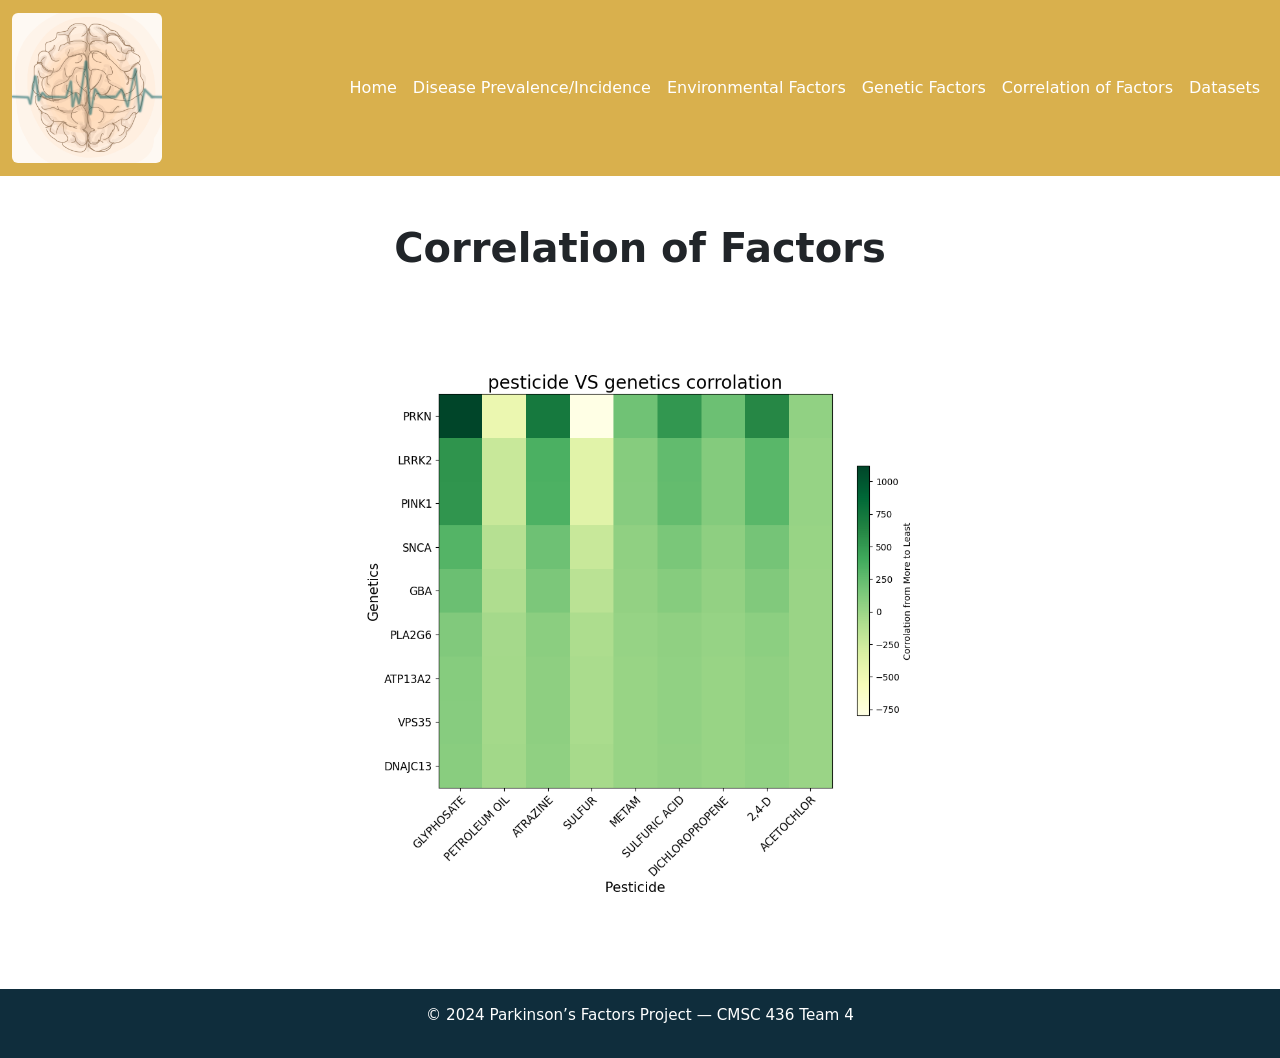
==== Correlation.html @ e281c904 "Added the correlation page and image" ====
<!DOCTYPE html>
<html lang="en">
<head>
    <meta charset="UTF-8">
    <meta name="viewport" content="width=device-width, initial-scale=1.0">
    <title>Correlation of Factors | Parkinson’s Factors</title>
    <link rel="stylesheet" href="Styles.css">
    <link rel="stylesheet" href="https://cdn.jsdelivr.net/npm/bootstrap@5.3.0/dist/css/bootstrap.min.css">
</head>

<body class="page-datasets">

    <!-- NAVBAR -->
    <nav class="navbar navbar-expand-lg navbar-dark">
        <div class="container-fluid">
            <a class="navbar-brand" href="index.html">
                <img src="Images/website_logo.jpg" alt="Logo"  style="height: 150px;">
            </a>

            <button class="navbar-toggler" type="button" data-bs-toggle="collapse" data-bs-target="#navbarNav">
                <span class="navbar-toggler-icon"></span>
            </button>

            <div class="collapse navbar-collapse" id="navbarNav">
                <ul class="navbar-nav ms-auto">

                    <li class="nav-item">
                        <a class="nav-link" href="index.html">Home</a>
                    </li>

                    <li class="nav-item">
                        <a class="nav-link" href="DiseasePrevalence.html">Disease Prevalence/Incidence</a>
                    </li>

                    <li class="nav-item">
                        <a class="nav-link" href="EnvironmentalFactors.html">Environmental Factors</a>
                    </li>

                    <li class="nav-item">
                        <a class="nav-link" href="GeneticFactors.html">Genetic Factors</a>
                    </li>

                    <li class="nav-item">
                        <a class="nav-link" href="Correlation.html">Correlation of Factors</a>
                    </li>

                    <li class="nav-item">
                        <a class="nav-link active" href="Datasets.html">Datasets</a>
                    </li>

                </ul>
            </div>
        </div>
    </nav>

    <!-- PAGE HEADER -->
    <header class="py-5 text-center">
        <h1 class="fw-bold">Correlation of Factors</h1>
    </header>

    <!-- MAIN CONTENT -->
    <section class="container">

        <img src="Images/correlation.png">

    </section>

    <!-- FOOTER -->
    <footer class="text-center mt-5">
        <p>© 2024 Parkinson’s Factors Project — CMSC 436 Team 4</p>
    </footer>

    <script src="https://cdn.jsdelivr.net/npm/bootstrap@5.3.0/dist/js/bootstrap.bundle.min.js"></script>
</body>
</html>
---- Styles.css ----
/* ============================
   GLOBAL THEME (PLAN COLORS)
============================ */
body {
    background-color: #16445E; /* Deep teal fallback */
    background-image: url('Images/brainwave.jpeg'); /* your image */
    background-size: cover;
    background-repeat: no-repeat;
    background-position: center;
    background-attachment: fixed;

    color: #ffffff; /* White text */
    font-family: Arial, Helvetica, sans-serif;
    margin: 0;
    padding: 0;
}


h1, h2, h3, h4, h5, h6 {
    color: #ffffff;
    font-weight: 700;
}

/* ============================
   NAVBAR / TASKBAR (Gold)
============================ */
.navbar {
    background-color: #D9B04D !important; /* Gold */
}

.navbar-brand img {
    height: 45px;
}

.nav-link {
    color: #ffffff !important;
    font-weight: 500;
}

.nav-link:hover {
    text-decoration: underline;
    opacity: 0.9;
}

/* ============================
   HERO BANNER (Home Page Only)
============================ */
.hero {
    height: 60vh;
    background-image: url('../Images/BACKGROUND.jpg'); /* FIXED PATH */
    background-size: cover;
    background-position: center;
    background-repeat: no-repeat;

    display: flex;
    justify-content: center;
    align-items: center;
    text-align: center;

    position: relative;
    color: #ffffff;
    padding: 20px;
}

/* Dark overlay for readability */
.hero::before {
    content: "";
    position: absolute;
    inset: 0;
    background: rgba(0, 0, 0, 0.45); /* slightly darker for clarity */
}

.hero-content {
    position: relative;
    z-index: 2;
}

.hero-content h1 {
    font-size: 3rem;
    font-weight: 800;
}

.hero-content p {
    font-size: 1.3rem;
    font-weight: 300;
}


/* ============================
   MAIN CONTENT
============================ */
section {
    padding-top: 40px;
    padding-bottom: 40px;
}

.container p,
.container li {
    font-size: 1.1rem;
    line-height: 1.6;
}

/* ============================
   LINKS (Gold)
============================ */
a {
    color: #D9B04D; /* Gold */
    font-weight: 600;
}

a:hover {
    color: #f0c76a; /* Lighter gold */
}

/* ============================
   FOOTER (Darker Teal)
============================ */
footer {
    background-color: #0F2D3C; /* Dark teal */
    color: #ffffff;
    padding: 15px 0;
    font-size: 0.95rem;
}

/* ============================
   IMAGES
============================ */
img {
    max-width: 100%;
    height: auto;
    border-radius: 6px;
}

.container img {
    display: block;
    margin-left: auto;
    margin-right: auto;
    width: 50%;
}
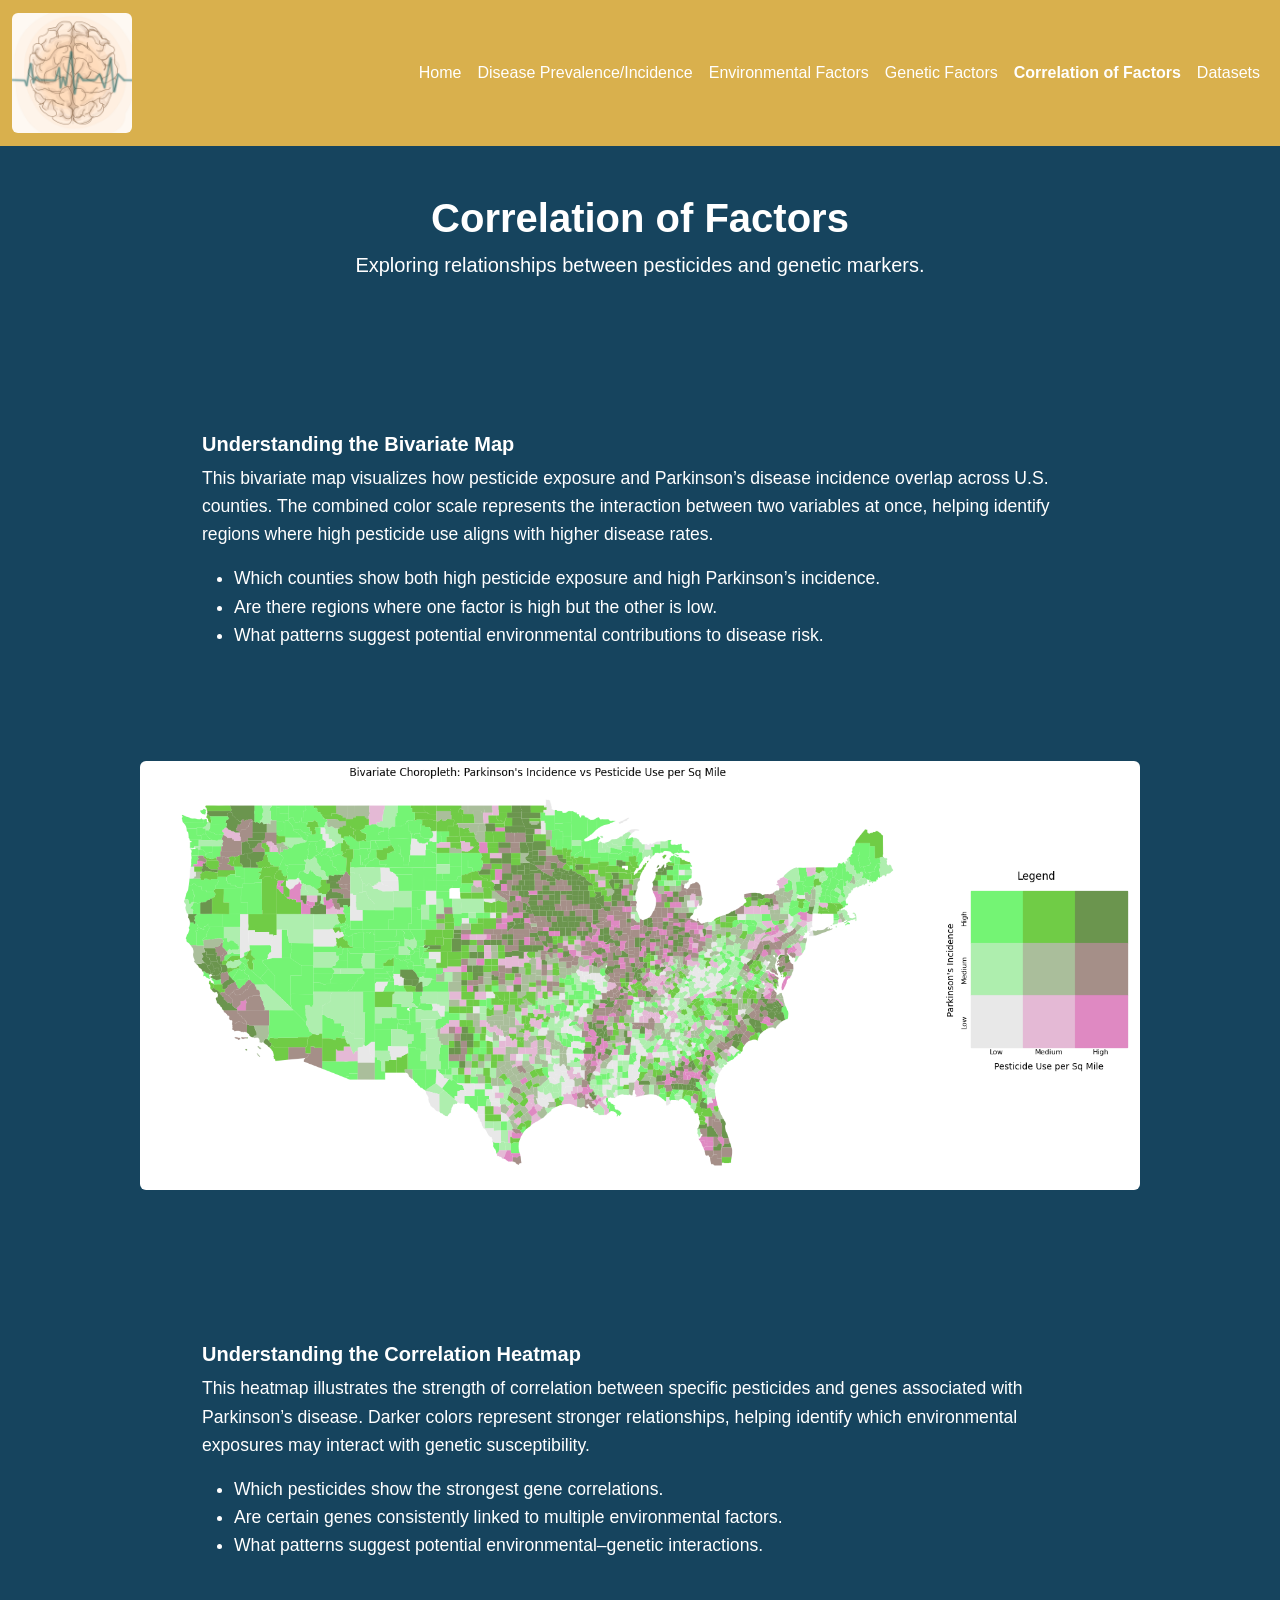
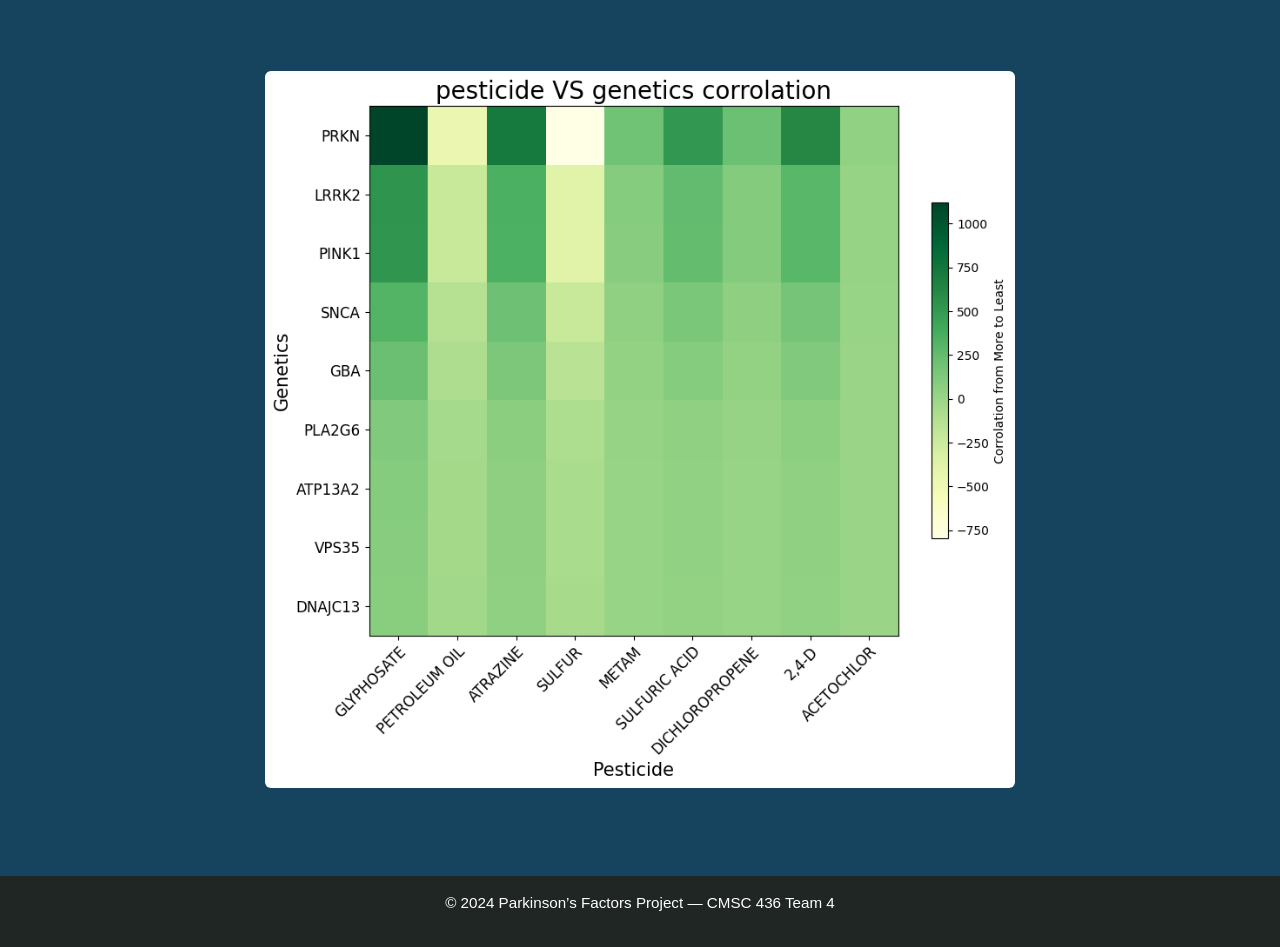
==== commit 8b563d09: "Added teh rest of the images to the folder. Coded the DiseasePrevalenceIncidence page. Fixed an issu" ====
--- a/Correlation.html
+++ b/Correlation.html
@@ -4,17 +4,18 @@
     <meta charset="UTF-8">
     <meta name="viewport" content="width=device-width, initial-scale=1.0">
     <title>Correlation of Factors | Parkinson’s Factors</title>
+    <link rel="stylesheet" href="https://cdn.jsdelivr.net/npm/bootstrap@5.3.0/dist/css/bootstrap.min.css">
     <link rel="stylesheet" href="Styles.css">
-    <link rel="stylesheet" href="https://cdn.jsdelivr.net/npm/bootstrap@5.3.0/dist/css/bootstrap.min.css">
 </head>
 
-<body class="page-datasets">
+<body>
 
     <!-- NAVBAR -->
-    <nav class="navbar navbar-expand-lg navbar-dark">
+    <nav class="navbar navbar-expand-lg" style="background-color:#B8860B;">
         <div class="container-fluid">
+
             <a class="navbar-brand" href="index.html">
-                <img src="Images/website_logo.jpg" alt="Logo"  style="height: 150px;">
+                <img src="Images/website_logo.jpg" alt="Logo" style="height:120px;">
             </a>
 
             <button class="navbar-toggler" type="button" data-bs-toggle="collapse" data-bs-target="#navbarNav">
@@ -24,29 +25,12 @@
             <div class="collapse navbar-collapse" id="navbarNav">
                 <ul class="navbar-nav ms-auto">
 
-                    <li class="nav-item">
-                        <a class="nav-link" href="index.html">Home</a>
-                    </li>
-
-                    <li class="nav-item">
-                        <a class="nav-link" href="DiseasePrevalence.html">Disease Prevalence/Incidence</a>
-                    </li>
-
-                    <li class="nav-item">
-                        <a class="nav-link" href="EnvironmentalFactors.html">Environmental Factors</a>
-                    </li>
-
-                    <li class="nav-item">
-                        <a class="nav-link" href="GeneticFactors.html">Genetic Factors</a>
-                    </li>
-
-                    <li class="nav-item">
-                        <a class="nav-link" href="Correlation.html">Correlation of Factors</a>
-                    </li>
-
-                    <li class="nav-item">
-                        <a class="nav-link active" href="Datasets.html">Datasets</a>
-                    </li>
+                    <li class="nav-item"><a class="nav-link text-white" href="index.html">Home</a></li>
+                    <li class="nav-item"><a class="nav-link text-white" href="DiseasePrevalenceIncidence.html">Disease Prevalence/Incidence</a></li>
+                    <li class="nav-item"><a class="nav-link text-white" href="EnvironmentalFactors.html">Environmental Factors</a></li>
+                    <li class="nav-item"><a class="nav-link text-white" href="GeneticFactors.html">Genetic Factors</a></li>
+                    <li class="nav-item"><a class="nav-link text-white fw-bold" href="Correlation.html">Correlation of Factors</a></li>
+                    <li class="nav-item"><a class="nav-link text-white" href="Datasets.html">Datasets</a></li>
 
                 </ul>
             </div>
@@ -56,17 +40,63 @@
     <!-- PAGE HEADER -->
     <header class="py-5 text-center">
         <h1 class="fw-bold">Correlation of Factors</h1>
+        <p class="lead">Exploring relationships between pesticides and genetic markers.</p>
     </header>
 
-    <!-- MAIN CONTENT -->
-    <section class="container">
+    <section class="container mt-4" style="max-width:900px;">
 
-        <img src="Images/correlation.png">
+        <h5 class="fw-bold mt-4" style="color:white; text-align:left;">
+            Understanding the Bivariate Map
+        </h5>
+
+        <p class="lead" style="color:white; text-align:left;">
+            This bivariate map visualizes how pesticide exposure and Parkinson’s disease incidence overlap across
+            U.S. counties. The combined color scale represents the interaction between two variables at once,
+            helping identify regions where high pesticide use aligns with higher disease rates.
+        </p>
+
+        <ul style="color:white; text-align:left; font-size:1.1rem;">
+            <li>Which counties show both high pesticide exposure and high Parkinson’s incidence.</li>
+            <li>Are there regions where one factor is high but the other is low.</li>
+            <li>What patterns suggest potential environmental contributions to disease risk.</li>
+        </ul>
 
     </section>
 
+    <section class="container text-center mt-3">
+        <img src="Images/bivariate_map.png"
+             style="width:100%; max-width:1000px; height:auto; border:none;">
+    </section>
+
+
+    <section class="container mt-5" style="max-width:900px;">
+
+        <h5 class="fw-bold mt-4" style="color:white; text-align:left;">
+            Understanding the Correlation Heatmap
+        </h5>
+
+        <p class="lead" style="color:white; text-align:left;">
+            This heatmap illustrates the strength of correlation between specific pesticides and genes associated
+            with Parkinson’s disease. Darker colors represent stronger relationships, helping identify which
+            environmental exposures may interact with genetic susceptibility.
+        </p>
+
+        <ul style="color:white; text-align:left; font-size:1.1rem;">
+            <li>Which pesticides show the strongest gene correlations.</li>
+            <li>Are certain genes consistently linked to multiple environmental factors.</li>
+            <li>What patterns suggest potential environmental–genetic interactions.</li>
+        </ul>
+
+    </section>
+
+    <section class="container text-center mt-3">
+        <img src="Images/correlation.png"
+             style="width:100%; max-width:750px; height:auto; border:none;">
+    </section>
+
+
     <!-- FOOTER -->
-    <footer class="text-center mt-5">
+    <footer class="text-center mt-5 py-3" style="background-color:#1F2624; color:white;">
         <p>© 2024 Parkinson’s Factors Project — CMSC 436 Team 4</p>
     </footer>
 
--- a/Styles.css
+++ b/Styles.css
@@ -2,18 +2,19 @@
    GLOBAL THEME (PLAN COLORS)
 ============================ */
 body {
-    background-color: #16445E; /* Deep teal fallback */
-    background-image: url('Images/brainwave.jpeg'); /* your image */
+    background-color: #16445E;
     background-size: cover;
     background-repeat: no-repeat;
     background-position: center;
     background-attachment: fixed;
 
-    color: #ffffff; /* White text */
+    color: #ffffff;
     font-family: Arial, Helvetica, sans-serif;
     margin: 0;
     padding: 0;
 }
+
+
 
 
 h1, h2, h3, h4, h5, h6 {
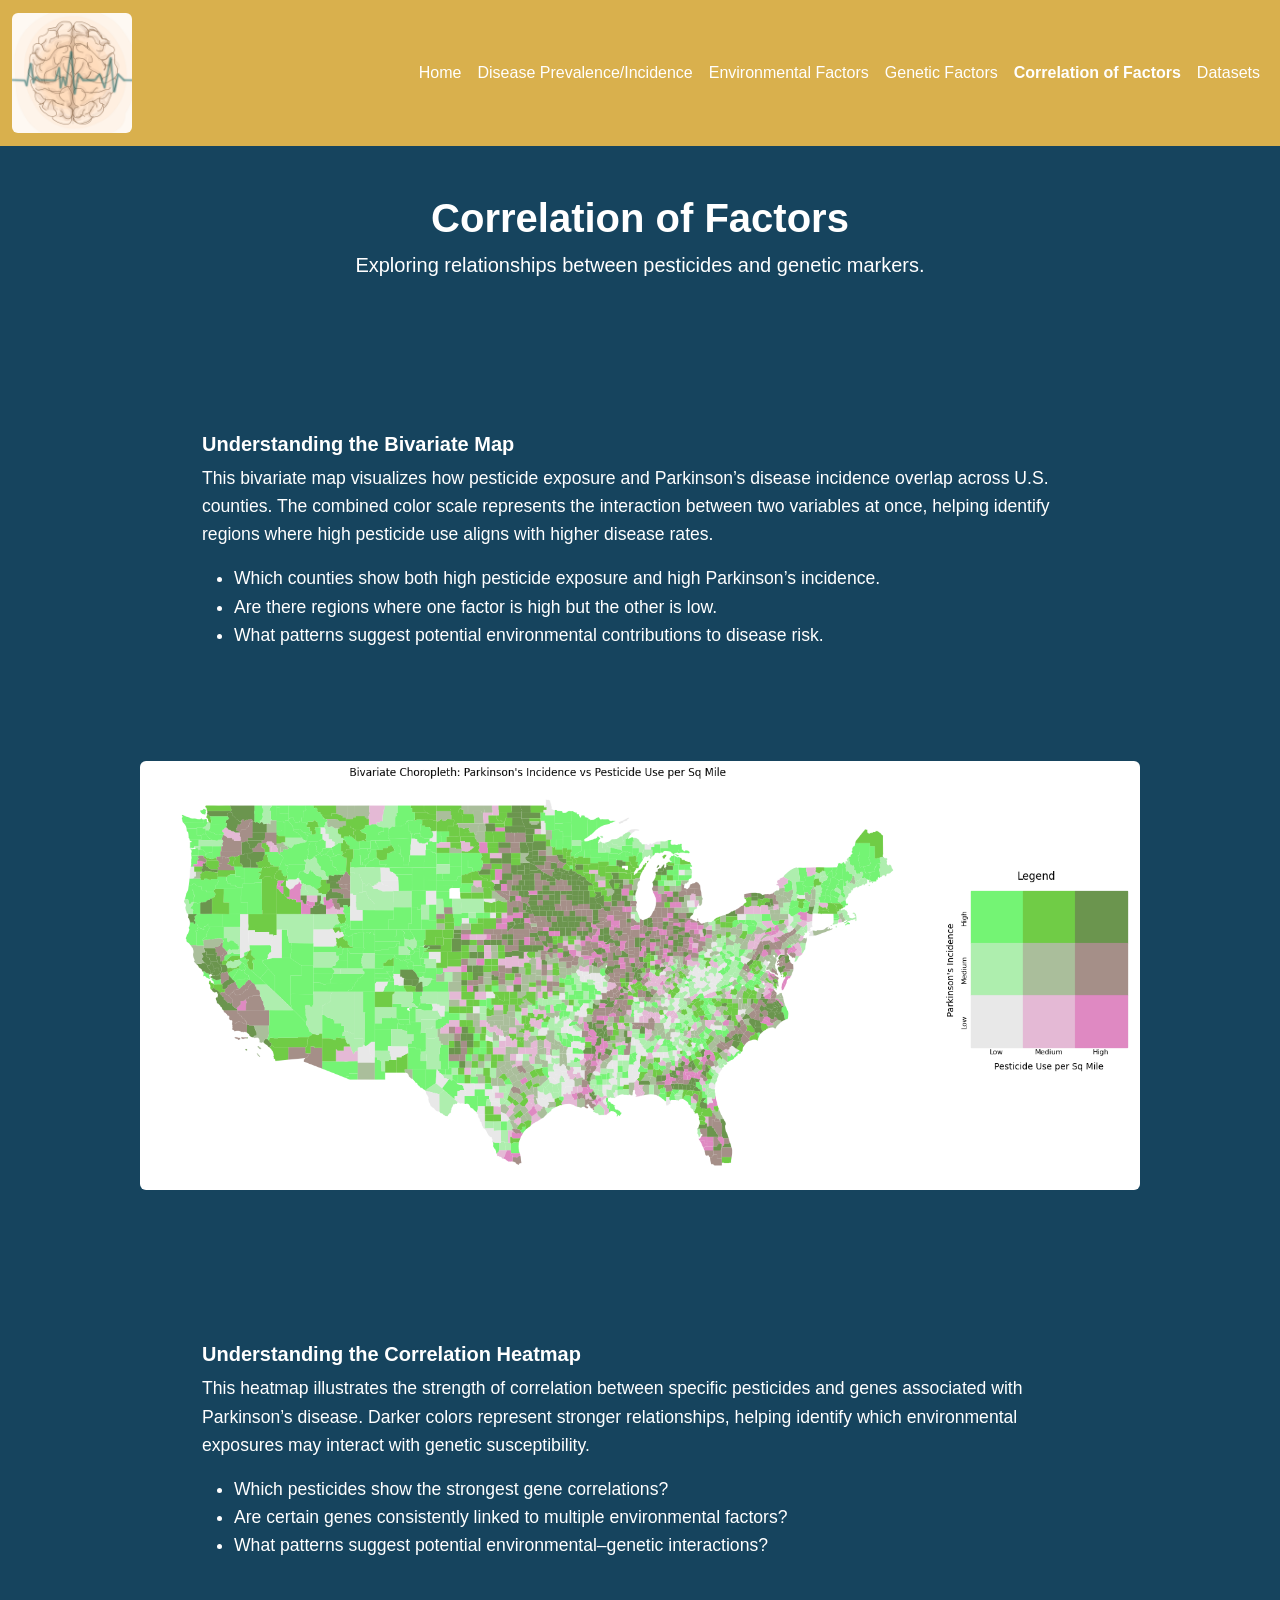
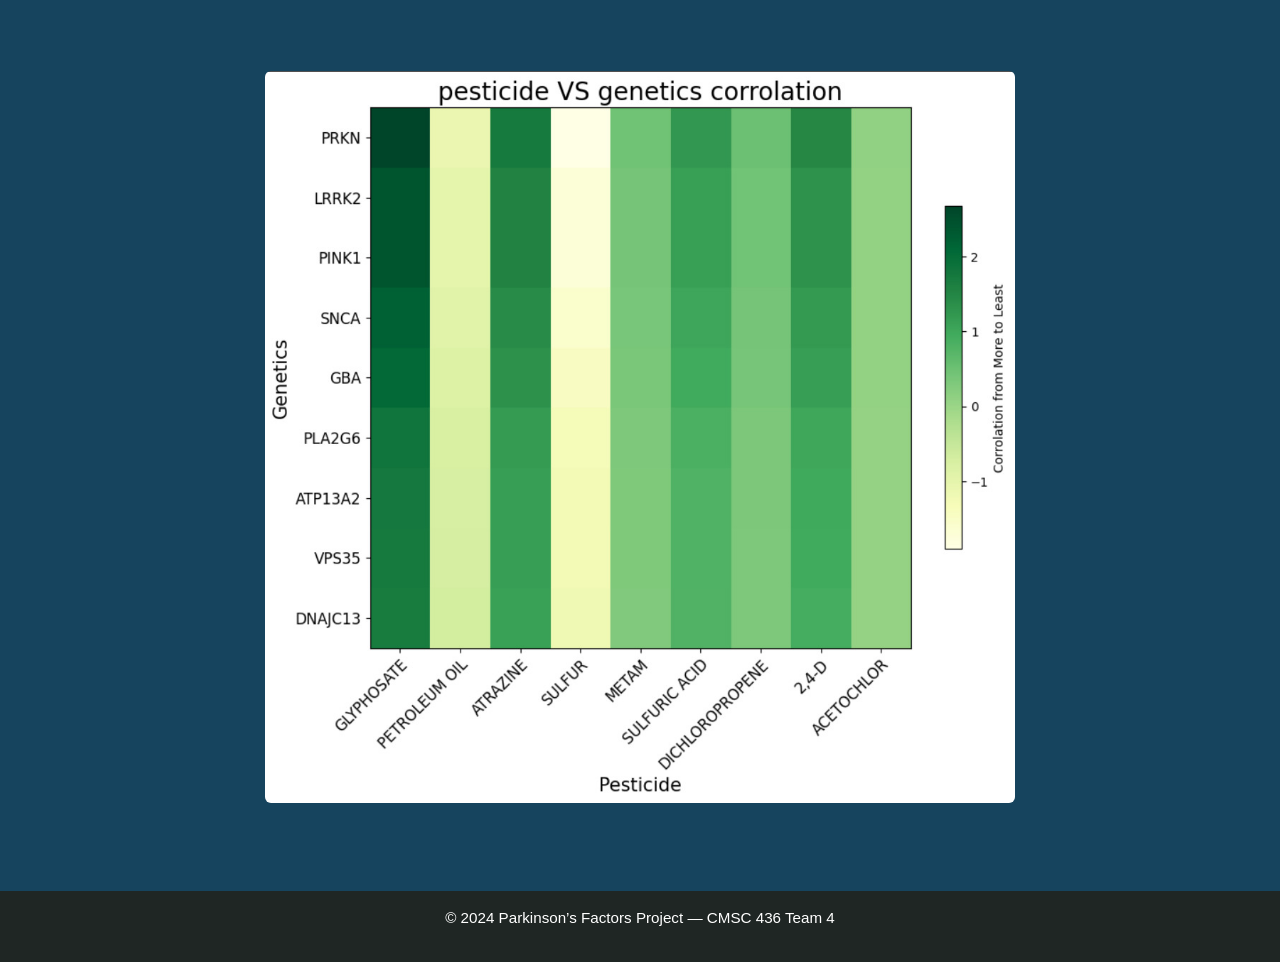
==== commit 76255aec: "Fixed the image" ====
--- a/Correlation.html
+++ b/Correlation.html
@@ -82,15 +82,15 @@
         </p>
 
         <ul style="color:white; text-align:left; font-size:1.1rem;">
-            <li>Which pesticides show the strongest gene correlations.</li>
-            <li>Are certain genes consistently linked to multiple environmental factors.</li>
-            <li>What patterns suggest potential environmental–genetic interactions.</li>
+            <li>Which pesticides show the strongest gene correlations?</li>
+            <li>Are certain genes consistently linked to multiple environmental factors?</li>
+            <li>What patterns suggest potential environmental–genetic interactions?</li>
         </ul>
 
     </section>
 
     <section class="container text-center mt-3">
-        <img src="Images/correlation.png"
+        <img src="Images/parkensons_corrolation_heatmap_final.jpeg"
              style="width:100%; max-width:750px; height:auto; border:none;">
     </section>
 
--- a/Styles.css
+++ b/Styles.css
@@ -48,7 +48,7 @@
 ============================ */
 .hero {
     height: 60vh;
-    background-image: url('../Images/BACKGROUND.jpg'); /* FIXED PATH */
+    background-image: url('Images/BACKGROUND.jpg'); /* FIXED PATH */
     background-size: cover;
     background-position: center;
     background-repeat: no-repeat;
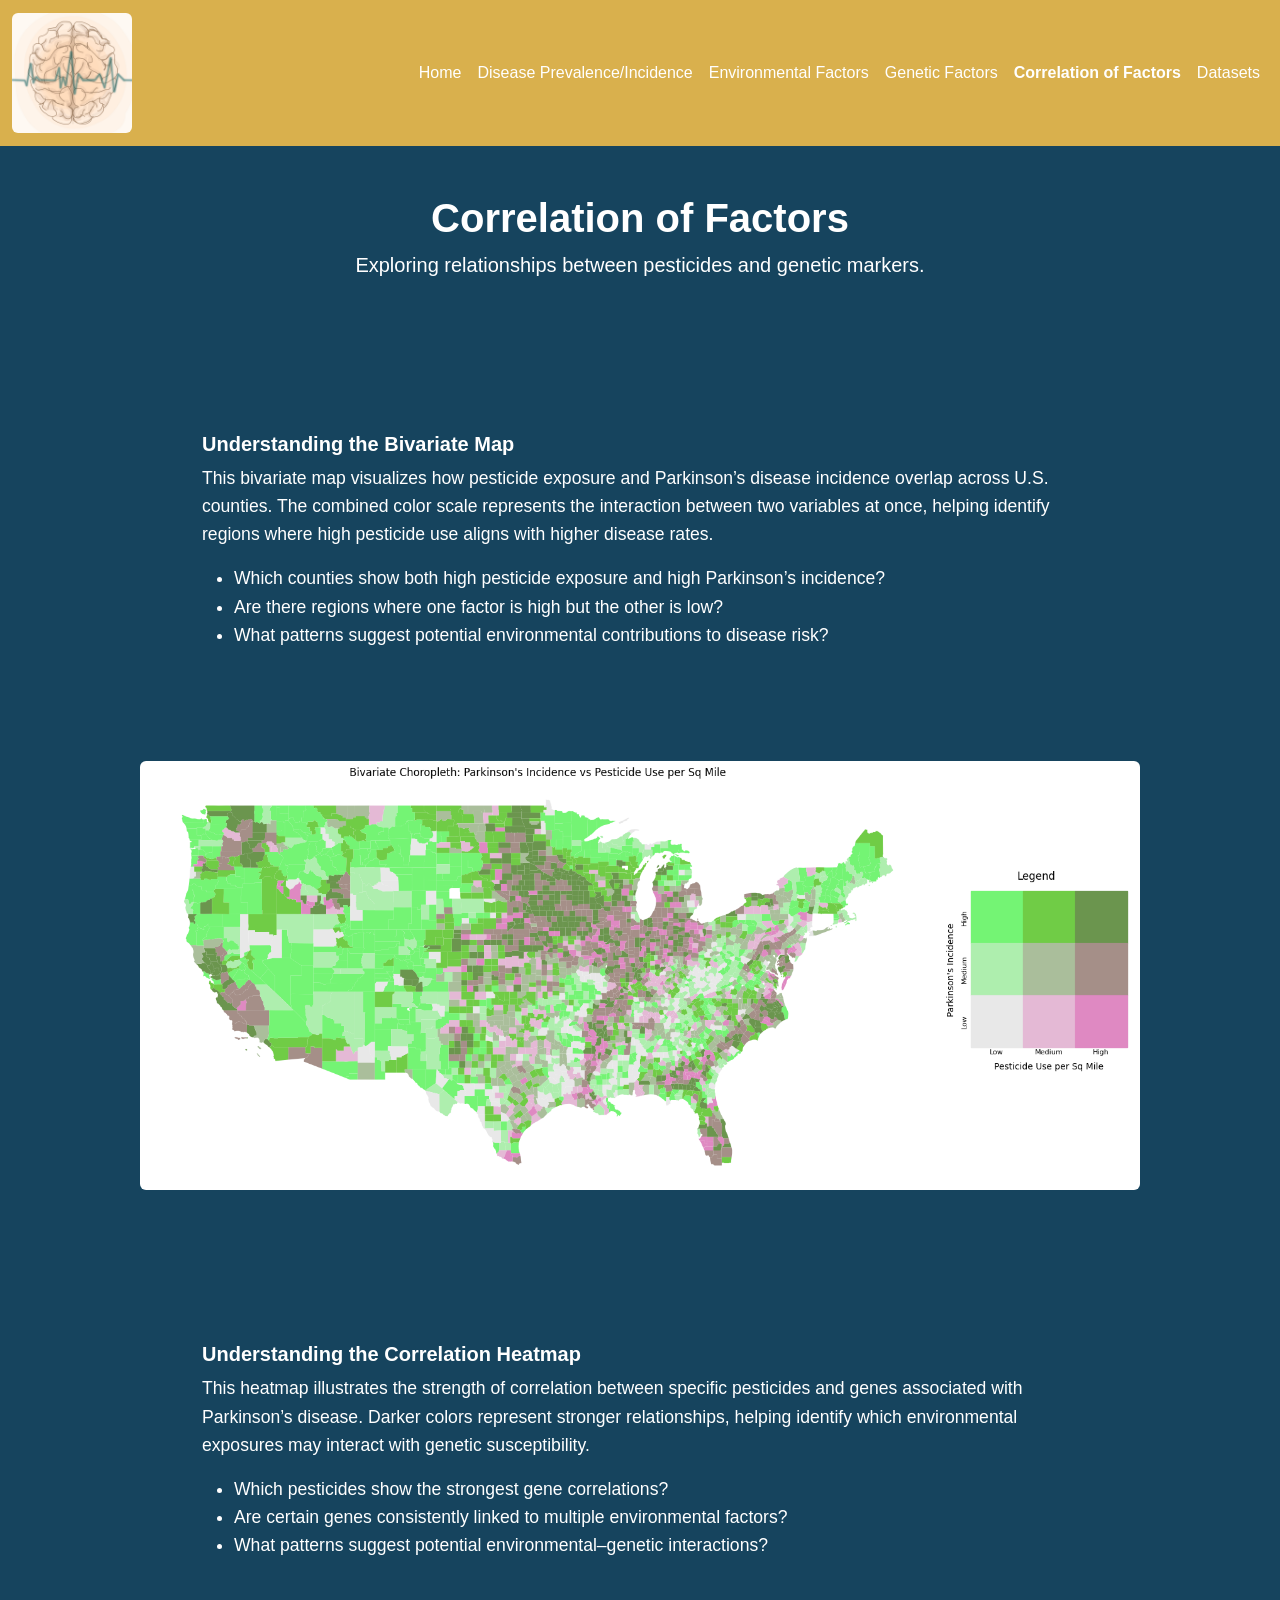
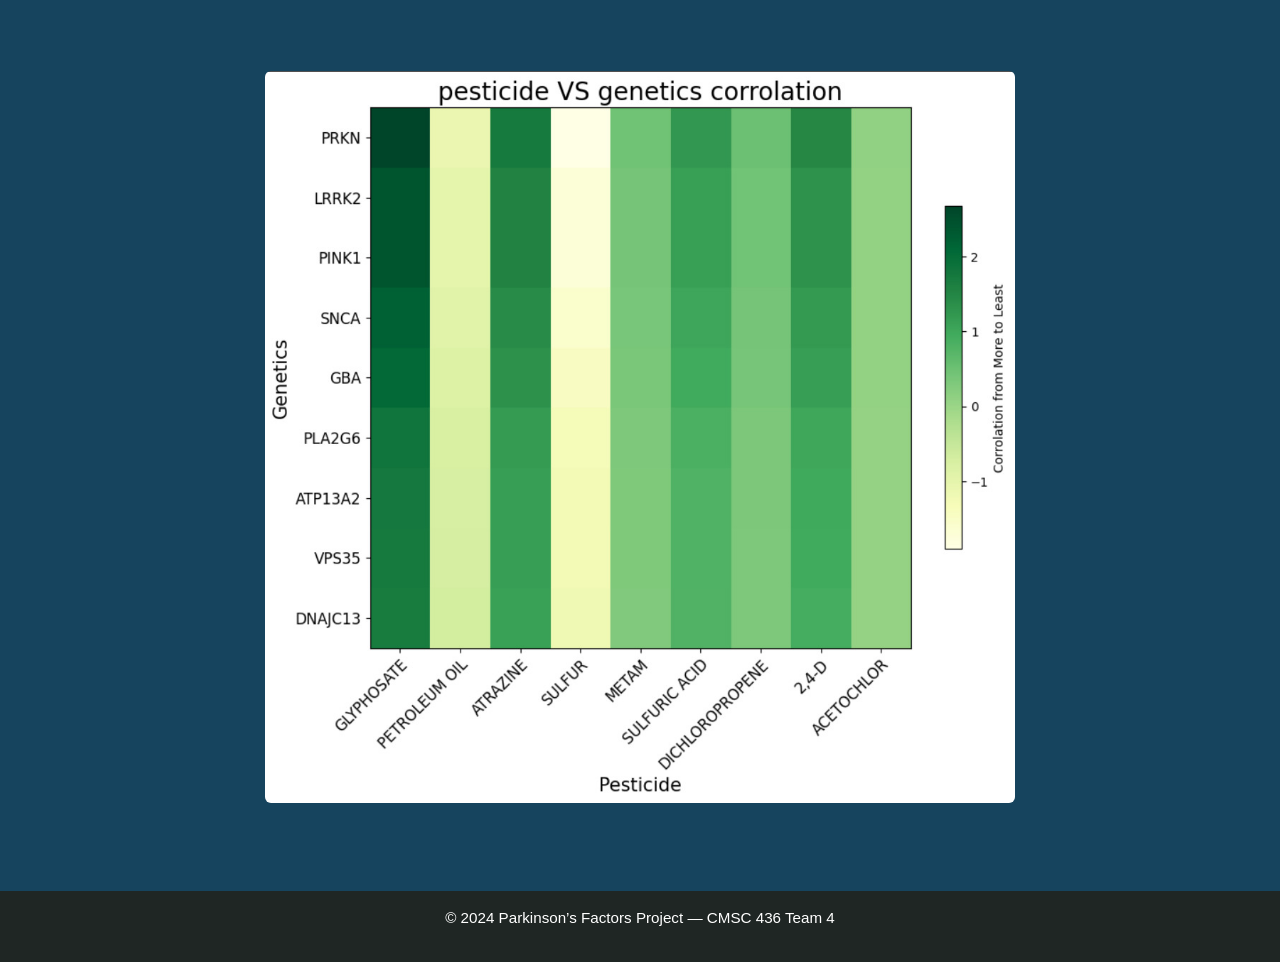
==== commit 29a30691: "Fix" ====
--- a/Correlation.html
+++ b/Correlation.html
@@ -56,9 +56,9 @@
         </p>
 
         <ul style="color:white; text-align:left; font-size:1.1rem;">
-            <li>Which counties show both high pesticide exposure and high Parkinson’s incidence.</li>
-            <li>Are there regions where one factor is high but the other is low.</li>
-            <li>What patterns suggest potential environmental contributions to disease risk.</li>
+            <li>Which counties show both high pesticide exposure and high Parkinson’s incidence?</li>
+            <li>Are there regions where one factor is high but the other is low?</li>
+            <li>What patterns suggest potential environmental contributions to disease risk?</li>
         </ul>
 
     </section>
